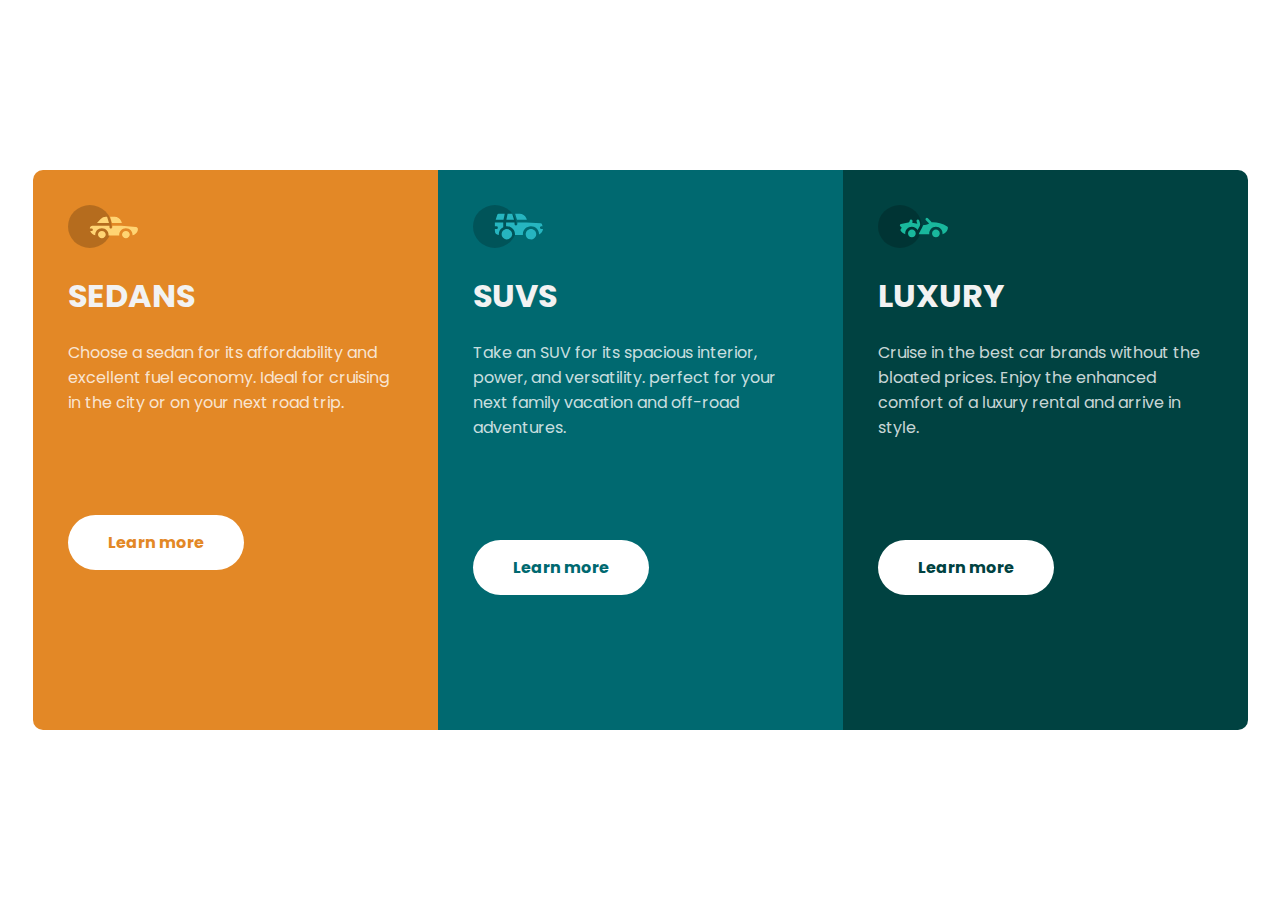
==== index.html @ c687b7e9 "my first commit" ====
<!DOCTYPE html>
<html lang="en">
<head>
    <meta charset="UTF-8">
    <meta http-equiv="X-UA-Compatible" content="IE=edge">
    <meta name="viewport" content="width=device-width, initial-scale=1.0">
    <title>3-Columns-Flexbox-Task</title>
    <link rel="stylesheet" href="style.css">
    <link href="https://fonts.googleapis.com/css2?family=Poppins:wght@400;500;600;700&display=swap" rel="stylesheet">
</head>
<body>
    <div class="box-container">
        <div class="box box1">
            <div class="content">
                <img src="images/icon-sedans.svg" width="70px">
                <h1>SEDANS</h1>
                <p>Choose a sedan for its affordability and excellent fuel economy. Ideal for cruising in the city or on your next road trip.</p>
                <button class="btn btn1">Learn more</button>
            </div>
        </div>
        <div class="box box2">
            <div class="content">
                <img src="images/icon-suvs.svg" width="70px">
                <h1>SUVS</h1>
                <p>Take an SUV for its spacious interior, power, and versatility. perfect for your next family vacation and off-road adventures.</p>
                <button class="btn btn2">Learn more</button>
            </div>
        </div>
        <div class="box box3">
            <div class="content">
                <img src="images/icon-luxury.svg" width="70px">
                <h1>LUXURY</h1>
                <p>Cruise in the best car brands without the bloated prices. Enjoy the enhanced comfort of a luxury rental and arrive in style.</p>
                <button class="btn btn3">Learn more</button>
            </div>
        </div>
    </div>
</body>
</html>
---- style.css ----
* {
    margin: 0;
    padding: 0;
}
body {
    width: 100%;
    min-height: 100vh;
    display: flex;
    justify-content: center;
    align-content: center;
}
.box-container {
    width: 100%;
    max-width: 1440px;
    display: flex;
    justify-content: center;
    align-content: center;
    flex-flow: wrap;
}
.box {
    width: 375px;
    padding: 15px;
    min-height: 450px;
}
.box1 {
    background-color: hsl(31, 77%, 52%);
    border-top-left-radius: 10px;
    border-bottom-left-radius: 10px;
}
.box2{
    background-color: hsl(184, 100%, 22%);
}
.box3 {
    background-color: hsl(179, 100%, 13%);
    border-top-right-radius: 10px;
    border-bottom-right-radius: 10px;
}
.content {
    padding: 20px;
}
h1 {
    color: hsl(0,0%,95%);
    font-family: 'Poppins', sans-serif;
    margin: 20px 0;
}
p {
    color: hsla(0,0%,100%,0.8);
    font-family: 'Poppins', sans-serif;
    font-size: 16px;
}
.btn {
    margin: 100px 0;
    padding: 15px 40px;
    border: 0;
    border-radius: 30px;
    outline: none;
    background-color: #fff;
    font-size: 16px;
    cursor: pointer;
    font-family: 'Poppins', sans-serif;
    font-weight: 700;
}
.btn1 {
    color: hsl(31, 77%, 52%);
}
.btn2 {
    color: hsl(184, 100%, 22%);
}
.btn3 {
    color: hsl(179, 100%, 13%);
}
.btn:hover {
    background-color: transparent;
    border: 2px solid #fff;
    color: #fff;
    transition: 0.4s;
}
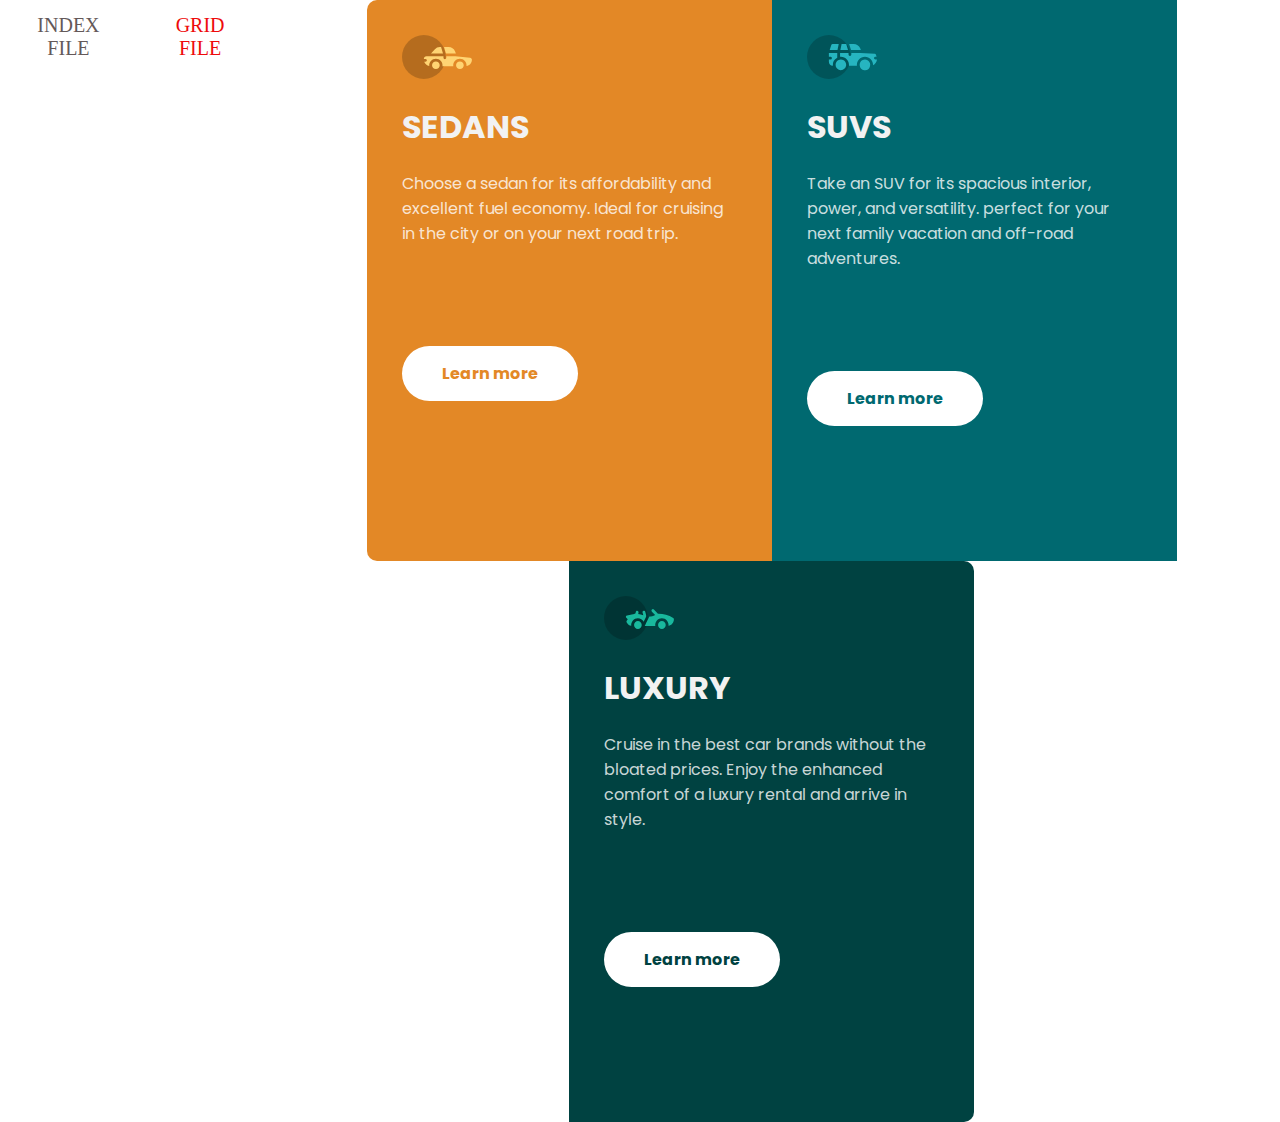
==== commit bfdf2e40: "work on the header tags" ====
--- a/index.html
+++ b/index.html
@@ -7,6 +7,8 @@
     <title>3-Columns-Flexbox-Task</title>
     <link rel="stylesheet" href="style.css">
     <link href="https://fonts.googleapis.com/css2?family=Poppins:wght@400;500;600;700&display=swap" rel="stylesheet">
+    <a href="index.html">INDEX FILE</a>
+    <a href="grid.html">GRID FILE</a>
 </head>
 <body>
     <div class="box-container">
--- a/style.css
+++ b/style.css
@@ -1,6 +1,18 @@
 * {
     margin: 0;
     padding: 0;
+}
+a {
+    
+    color: rgb(238, 11, 11);
+    padding: 14px 25px;
+    font-size: 20px;
+    text-align: center;
+    text-decoration: none;
+    display: inline-block;
+}
+a:hover{
+    color: rgb(100, 89, 89);
 }
 body {
     width: 100%;
